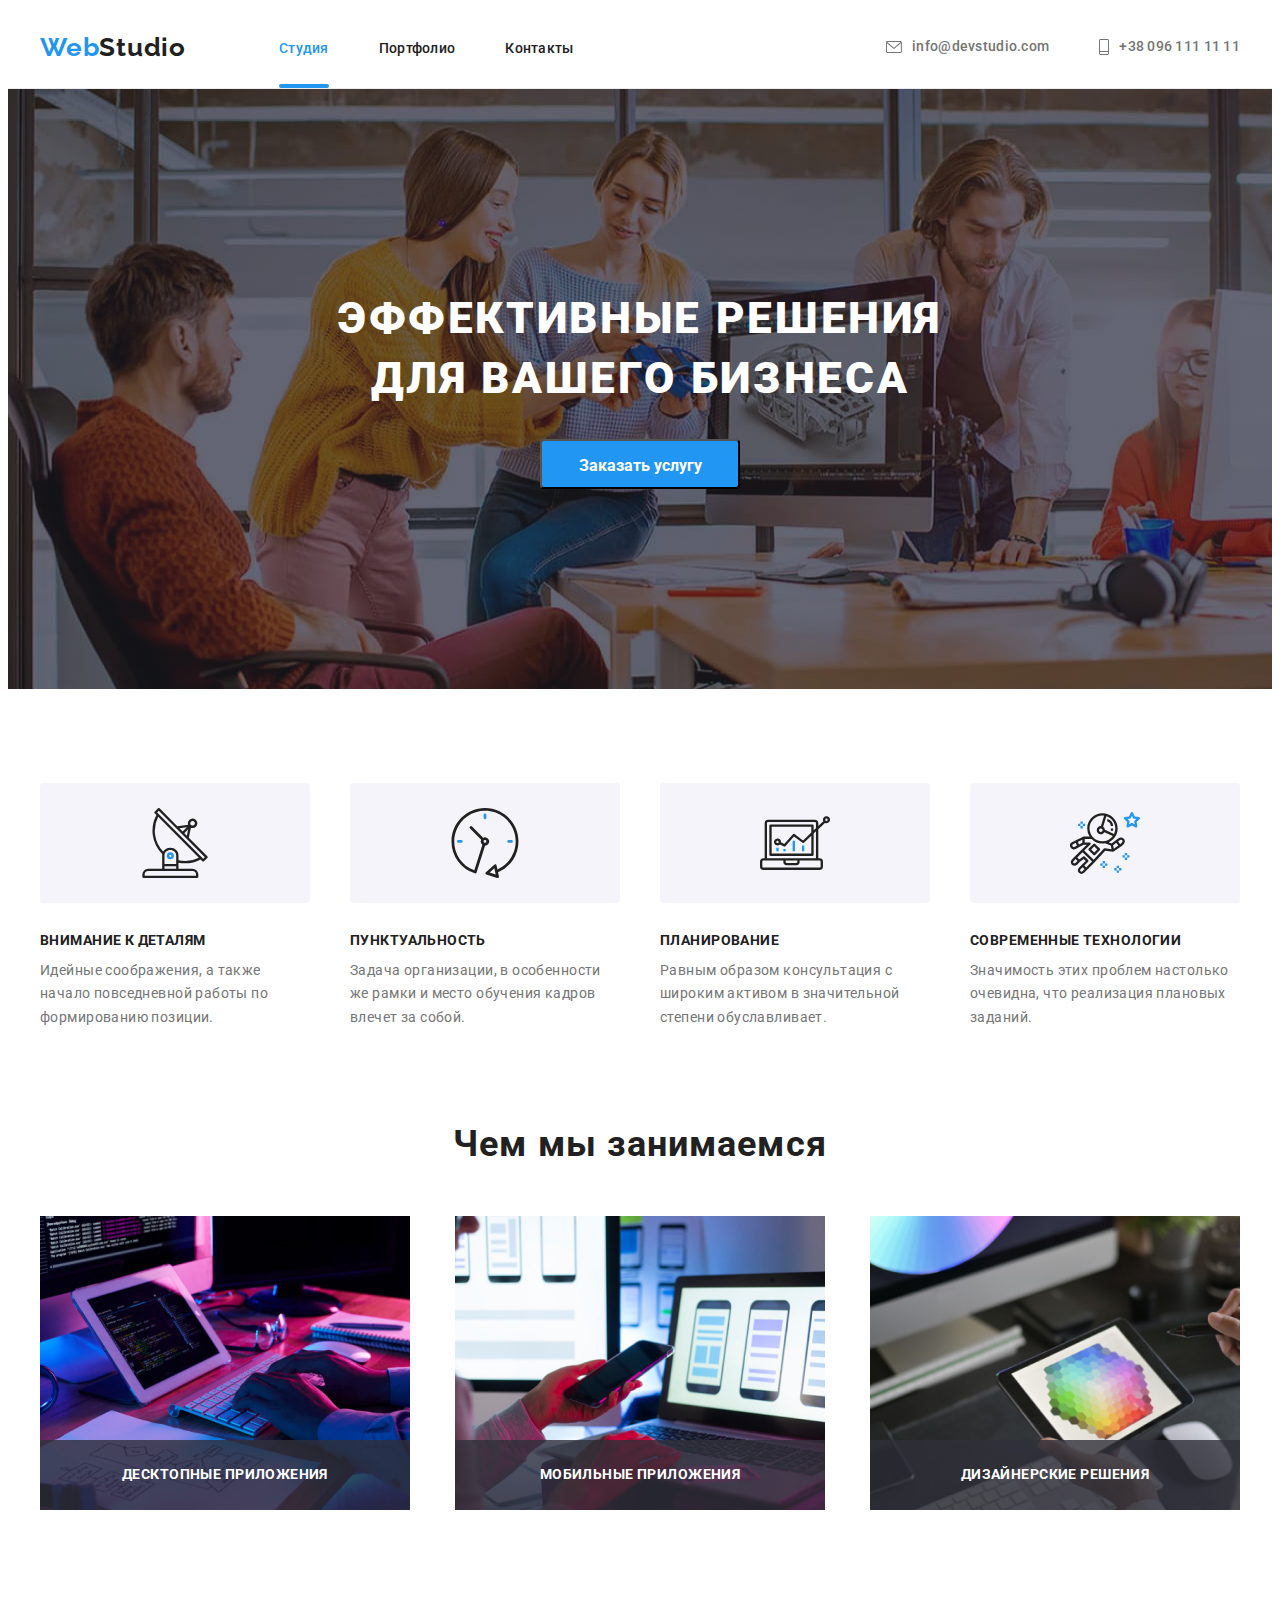
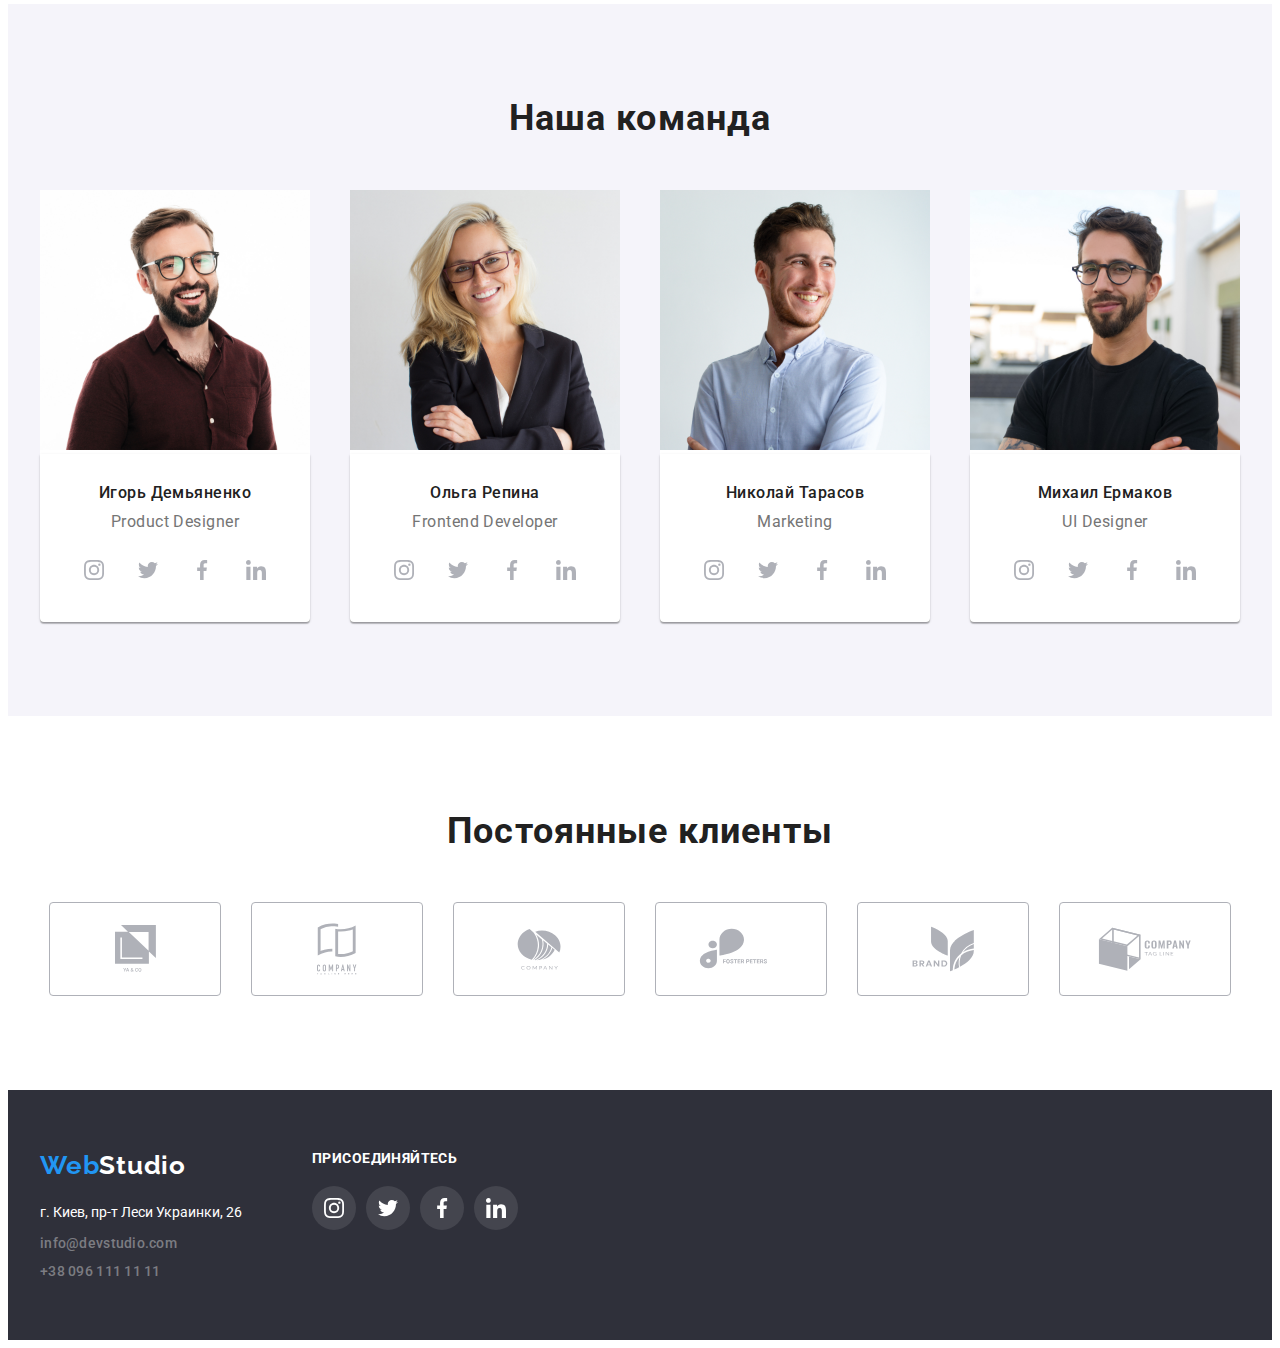
==== index.html @ 1bd78b01 "наталка" ====
<!DOCTYPE html>
<html lang="ru">
  <head>
    <meta charset="UTF-8" />
    <meta http-equiv="X-UA-Compatible" content="IE=edge" />
    <meta name="viewport" content="width=device-width, initial-scale=1.0" />
    <title>домашняя работа 4</title>
    <link rel="preconnect" href="https://fonts.googleapis.com" />
    <link rel="preconnect" href="https://fonts.gstatic.com" crossorigin />
    <link
      href="https://fonts.googleapis.com/css2?family=Raleway:wght@700&family=Roboto:wght@400;500;700;900&display=swap"
      rel="stylesheet"
    />
    <link
      rel="stylesheet"
      href="https://cdnjs.cloudflare.com/ajax/libs/modern-normalize/1.1.0/modern-normalize.min.css"
      integrity="sha512-wpPYUAdjBVSE4KJnH1VR1HeZfpl1ub8YT/NKx4PuQ5NmX2tKuGu6U/JRp5y+Y8XG2tV+wKQpNHVUX03MfMFn9Q=="
      crossorigin="anonymous"
      referrerpolicy="no-referrer"
    />
    <link rel="stylesheet" href="./css/styles.css" />
  </head>
  <body class="body">
    <!-- шапка -->

    <header class="header">
      <div class="container header-container">
        <a class="navigation-logo" href="">Web<span class="logo">Studio</span></a>
        <nav class="navigation">
          <ul class="navigation-list">
            <li class="navigation-item">
              <a class="navigation-link-activ" href="./index.html">Студия</a>
            </li>
            <li class="navigation-item">
              <a class="navigation-link" href="./portfolio.html">Портфолио</a>
            </li>
            <li class="navigation-item">
              <a class="navigation-link" href="">Контакты</a>
            </li>
          </ul>
        </nav>
        <ul class="list">
          <li class="list-item">
            <a class="header-list-link" href="mailto:info@devstudio.com">
              <svg class="header-iconc" width="16px" height="12px">
                <use href="./img/sprates.svg#icon-mail"></use>
              </svg>
              info@devstudio.com</a
            >
          </li>
          <li class="list-item">
            <a class="header-list-link" href="tel:+380961111111">
              <svg class="header-iconc" width="10px" height="16px">
                <use href="./img/sprates.svg#icon-telephone"></use>
              </svg>
              +38 096 111 11 11</a
            >
          </li>
        </ul>
      </div>
    </header>

    <!-- герой -->

    <main>
      <section class="hero">
        <h1 class="hero-title">Эффективные решения для вашего бизнеса</h1>
        <button class="hero-btn" type="button" data-modal-open>Заказать услугу</button>
      </section>

      <!-- наши особиности -->

      <section class="chip">
        <div class="container">
          <h2 class="chip-title">наши особенности</h2>
          <ul class="chip-list">
            <li class="chip-item">
              <div class="chip-iconc">
                <svg width="70px" height="70px">
                  <use href="./img/sprates.svg#icon-antenna"></use>
                </svg>
              </div>
              <h3 class="chip-item-title">Внимание к деталям</h3>
              <p class="chip-team">
                Идейные соображения, а также начало повседневной работы по формированию позиции.
              </p>
            </li>
            <li class="chip-item">
              <div class="chip-iconc">
                <svg width="70px" height="70px">
                  <use href="./img/sprates.svg#icon-clock"></use>
                </svg>
              </div>
              <h3 class="chip-item-title">Пунктуальность</h3>
              <p class="chip-team">
                Задача организации, в особенности же рамки и место обучения кадров влечет за собой.
              </p>
            </li>
            <li class="chip-item">
              <div class="chip-iconc">
                <svg width="70px" height="70px">
                  <use href="./img/sprates.svg#icon-diagram"></use>
                </svg>
              </div>
              <h3 class="chip-item-title">Планирование</h3>
              <p class="chip-team">
                Равным образом консультация с широким активом в значительной степени обуславливает.
              </p>
            </li>
            <li class="chip-item">
              <div class="chip-iconc">
                <svg width="70px" height="70px">
                  <use href="./img/sprates.svg#icon-astronaut"></use>
                </svg>
              </div>
              <h3 class="chip-item-title">Современные технологии</h3>
              <p class="chip-team">
                Значимость этих проблем настолько очевидна, что реализация плановых заданий.
              </p>
            </li>
          </ul>
        </div>
      </section>

      <!-- чем мы занимаемся -->

      <section class="job">
        <div class="container">
          <h2 class="job-title">Чем мы занимаемся</h2>
          <ul class="job-list">
            <li class="job-item">
              <img
                src="./img/img_job/img.jpg"
                alt="програмирование"
                width="370"
                height="294"
                class="job-foto"
              />
              <p class="job-item-title">Десктопные приложения</p>
            </li>
            <li class="job-item">
              <img
                src="./img/img_job/img_1.jpg"
                alt="мобильный-разработки"
                width="370"
                height="294"
                class="job-foto"
              />
              <p class="job-item-title">Мобильные приложения</p>
            </li>
            <li class="job-item">
              <img
                src="./img/img_job/img_2.jpg"
                alt="дизайн"
                width="370"
                height="294"
                class="job-foto"
              />
              <p class="job-item-title">Дизайнерские решения</p>
            </li>
          </ul>
        </div>
      </section>

      <!-- команда -->

      <section class="team">
        <div class="container container-team">
          <h2 class="team-title">Наша команда</h2>
          <ul class="team-list">
            <li class="team-item">
              <img
                src="./img/img_masters/img.jpg"
                alt="игорь_демьяненко"
                width="270"
                height="260"
                class="team-foto"
              />
              <div class="team-name">
                <h3 class="team-item-title">Игорь Демьяненко</h3>
                <p class="team-team" lang="en">Product Designer</p>
                <ul class="social-list">
                  <li class="social-item">
                    <a class="social-link link" href="" aria-label="иконка Instagram">
                      <svg class="social-iconc" width="20px" height="20px">
                        <use href="./img/sprates.svg#icon-instagram"></use>
                      </svg>
                    </a>
                  </li>
                  <li class="social-item">
                    <a class="social-link link" href="" aria-label="иконка Twitter">
                      <svg class="social-iconc" width="20px" height="20px">
                        <use href="./img/sprates.svg#icon-twitter"></use>
                      </svg>
                    </a>
                  </li>
                  <li class="social-item">
                    <a class="social-link link" href="" aria-label="иконка Facebook">
                      <svg class="social-iconc" width="20px" height="20px">
                        <use href="./img/sprates.svg#icon-facebook"></use>
                      </svg>
                    </a>
                  </li>
                  <li class="social-item">
                    <a class="social-link link" href="" aria-label="иконка Linkedin">
                      <svg class="social-iconc" width="20px" height="20px">
                        <use href="./img/sprates.svg#icon-linkedin"></use>
                      </svg>
                    </a>
                  </li>
                </ul>
              </div>
            </li>
            <li class="team-item">
              <img
                src="./img/img_masters/img_1.jpg"
                alt="ольга_репина"
                width="270"
                height="260"
                class="team-foto"
              />
              <div class="team-name">
                <h3 class="team-item-title">Ольга Репина</h3>
                <p class="team-team" lang="en">Frontend Developer</p>
                <ul class="social-list">
                  <li class="social-item">
                    <a class="social-link link" href="" aria-label="иконка Instagram">
                      <svg class="social-iconc" width="20px" height="20px">
                        <use href="./img/sprates.svg#icon-instagram"></use>
                      </svg>
                    </a>
                  </li>
                  <li class="social-item">
                    <a class="social-link link" href="" aria-label="иконка Twitter">
                      <svg class="social-iconc" width="20px" height="20px">
                        <use href="./img/sprates.svg#icon-twitter"></use>
                      </svg>
                    </a>
                  </li>
                  <li class="social-item">
                    <a class="social-link link" href="" aria-label="иконка Facebook">
                      <svg class="social-iconc" width="20px" height="20px">
                        <use href="./img/sprates.svg#icon-facebook"></use>
                      </svg>
                    </a>
                  </li>
                  <li class="social-item">
                    <a class="social-link link" href="" aria-label="иконка Linkedin">
                      <svg class="social-iconc" width="20px" height="20px">
                        <use href="./img/sprates.svg#icon-linkedin"></use>
                      </svg>
                    </a>
                  </li>
                </ul>
              </div>
            </li>
            <li class="team-item">
              <img
                src="./img/img_masters/img_2.jpg"
                alt="николай_тарасов"
                width="270"
                height="260"
                class="team-foto"
              />
              <div class="team-name">
                <h3 class="team-item-title">Николай Тарасов</h3>
                <p class="team-team" lang="en">Marketing</p>
                <ul class="social-list">
                  <li class="social-item">
                    <a class="social-link link" href="" aria-label="иконка Instagram">
                      <svg class="social-iconc" width="20px" height="20px">
                        <use href="./img/sprates.svg#icon-instagram"></use>
                      </svg>
                    </a>
                  </li>
                  <li class="social-item">
                    <a class="social-link link" href="" aria-label="иконка Twitter">
                      <svg class="social-iconc" width="20px" height="20px">
                        <use href="./img/sprates.svg#icon-twitter"></use>
                      </svg>
                    </a>
                  </li>
                  <li class="social-item">
                    <a class="social-link link" href="" aria-label="иконка Facebook">
                      <svg class="social-iconc" width="20px" height="20px">
                        <use href="./img/sprates.svg#icon-facebook"></use>
                      </svg>
                    </a>
                  </li>
                  <li class="social-item">
                    <a class="social-link link" href="" aria-label="иконка Linkedin">
                      <svg class="social-iconc" width="20px" height="20px">
                        <use href="./img/sprates.svg#icon-linkedin"></use>
                      </svg>
                    </a>
                  </li>
                </ul>
              </div>
            </li>
            <li class="team-item">
              <img
                src="./img/img_masters/img_3.jpg"
                alt="михаил_ермаков"
                width="270"
                height="260"
                class="team-foto"
              />
              <div class="team-name">
                <h3 class="team-item-title">Михаил Ермаков</h3>
                <p class="team-team" lang="en">UI Designer</p>
                <ul class="social-list">
                  <li class="social-item">
                    <a class="social-link link" href="" aria-label="иконка Instagram">
                      <svg class="social-iconc" width="20px" height="20px">
                        <use href="./img/sprates.svg#icon-instagram"></use>
                      </svg>
                    </a>
                  </li>
                  <li class="social-item">
                    <a class="social-link link" href="" aria-label="иконка Twitter">
                      <svg class="social-iconc" width="20px" height="20px">
                        <use href="./img/sprates.svg#icon-twitter"></use>
                      </svg>
                    </a>
                  </li>
                  <li class="social-item">
                    <a class="social-link link" href="" aria-label="иконка Facebook">
                      <svg class="social-iconc" width="20px" height="20px">
                        <use href="./img/sprates.svg#icon-facebook"></use>
                      </svg>
                    </a>
                  </li>
                  <li class="social-item">
                    <a class="social-link link" href="" aria-label="иконка Linkedin">
                      <svg class="social-iconc" width="20px" height="20px">
                        <use href="./img/sprates.svg#icon-linkedin"></use>
                      </svg>
                    </a>
                  </li>
                </ul>
              </div>
            </li>
          </ul>
        </div>
      </section>

      <!-- постоянные клиенты -->

      <section class="clients">
        <div class="container container-clients">
          <h2 class="clients-title">Постоянные клиенты</h2>
          <ul class="clients-list">
            <li class="clients-item">
              <a class="clients-link link" href="">
                <svg class="clients-iconc" width="41px" height="47px">
                  <use href="./img/sprates.svg#icon-group"></use>
                </svg>
              </a>
            </li>
            <li class="clients-item">
              <a class="clients-link link" href="">
                <svg class="clients-iconc" width="40px" height="52px">
                  <use href="./img/sprates.svg#icon-group-1"></use>
                </svg>
              </a>
            </li>
            <li class="clients-item">
              <a class="clients-link link" href="">
                <svg class="clients-iconc" width="44px" height="42px">
                  <use href="./img/sprates.svg#icon-group-2"></use>
                </svg>
              </a>
            </li>
            <li class="clients-item">
              <a class="clients-link link" href="">
                <svg class="clients-iconc" width="85px" height="41px">
                  <use href="./img/sprates.svg#icon-group-3"></use>
                </svg>
              </a>
            </li>
            <li class="clients-item">
              <a class="clients-link link" href="">
                <svg class="clients-iconc" width="63px" height="46px">
                  <use href="./img/sprates.svg#icon-group-4"></use>
                </svg>
              </a>
            </li>
            <li class="clients-item">
              <a class="clients-link link" href="">
                <svg class="clients-iconc" width="94px" height="44px">
                  <use href="./img/sprates.svg#icon-group-5"></use>
                </svg>
              </a>
            </li>
          </ul>
        </div>
      </section>
    </main>

    <!-- подвал -->

    <footer class="footer">
      <div class="container-box">
        <div class="footer-content">
          <a class="footer-logo" href="">Web<span class="logo-span">Studio</span></a>
          <address class="footer-address">
            <p class="footer-address-text">г. Киев, пр-т Леси Украинки, 26</p>
            <ul class="footer-list">
              <li class="footer-list-item">
                <a class="footer-list-link" href="mailto:info@devstudio.com">info@devstudio.com</a>
              </li>
              <li class="footer-list-item">
                <a class="footer-list-link" href="tel:+380961111111">+38 096 111 11 11</a>
              </li>
            </ul>
          </address>
        </div>
        <div class="footer-iconc">
          <h2 class="footer-title">присоединяйтесь</h2>
          <ul class="footer-list-iconc">
            <li class="item-iconc">
              <a class="footer-link link" href="" aria-label="иконка Instagram">
                <svg class="svg-iconc" width="20px" height="20px">
                  <use href="./img/sprates.svg#icon-instagram"></use>
                </svg>
              </a>
            </li>
            <li class="item-iconc">
              <a class="footer-link link" href="" aria-label="иконка Twitter">
                <svg class="svg-iconc" width="20px" height="20px">
                  <use href="./img/sprates.svg#icon-twitter"></use>
                </svg>
              </a>
            </li>
            <li class="item-iconc">
              <a class="footer-link link" href="" aria-label="иконка Facebook">
                <svg class="svg-iconc" width="20px" height="20px">
                  <use href="./img/sprates.svg#icon-facebook"></use>
                </svg>
              </a>
            </li>
            <li class="item-iconc">
              <a class="footer-link link" href="" aria-label="иконка Linkedin">
                <svg class="svg-iconc" width="20px" height="20px">
                  <use href="./img/sprates.svg#icon-linkedin"></use>
                </svg>
              </a>
            </li>
          </ul>
        </div>
      </div>
    </footer>
    <div class="backdrop is-hidden" data-modal>
      <div class="model-btn">
        <button class="close-btn" data-modal-close>
          <svg width="30px" height="30px">
            <use href="./img/sprates.svg#icon-close-black"></use>
          </svg>
        </button>

          <form class="model-user" name="model-user" autocomplete="on" novalidate>
            <b class="model-title">Оставьте свои данные, мы вам перезвоним</b>

            <label class="user-info" for="name">
              <span class="input">Имя</span>
            </label>
            <input class="model-imput" type="text" name="name" id="name" autofocus />
            <svg class="model-iconc" width="18px" height="18px">
                <use href="./img/sprates.svg#icon-name"></use>
              </svg>

            <label class="user-info" for="tel">
              <span class="input">Телефон</span>
            </label>
            <input class="model-imput" type="tel" name="tel" id="tel" />
            <svg class="model-iconc" width="18px" height="18px">
                <use href="./img/sprates.svg#icon-tel"></use>
              </svg>

            <label class="user-info" for="email">
              <span class="input">Почта</span>
            </label>
            <input class="model-imput" type="email" name="email" id="email" />
            <svg class="model-iconc" width="18px" height="18px">
                <use href="./img/sprates.svg#icon-email"></use>
              </svg>

            <label class="user-info" for="comment">
               <span class="input">Комментарий</span>
            </label>
            <textarea class="model-tex" name="comment" id="comment" placeholder="Введите текст" rows="5"></textarea>

            <div class="checkbox">
              <input class="checkbox-input" type="checkbox" name="agreement" id="agreement">
              <label class="agreement" for="agreement">Соглашаюсь с рассылкой и принимаю <a class="contract" href="">Условия договора</a></label>
            </div>

              <button class="submit-btn" type="submit">Отправить</button>
          </form>
            
         
      </div>
    <script src="./js/modal.js"></script>
  </body>
</html>
---- css/styles.css ----
:root {
  --brand-color: #ffffff;
  --team-color: #757575;
  --font-size: 14px;
  --line-height: 1.14;
  --letter-spacing: 0.02em;
  --text-decoration: none;
  --cursor: pointer;
  --gallery-list-gap: 30px;
  --duration: 250ms;
  --timing-function: cubic-bezier(0.4, 0, 0.2, 1);
}

.body {
  color: #212121;
  font-family: 'Roboto', sans-serif;
}

.navigation-list,
.gallery-list-filter,
.list,
.chip-list,
.job-list,
.team-list,
.footer-list,
.gallery-list,
.social-list,
.clients-list,
.footer-list-iconc {
  list-style: none;
}

h1,
h2,
h3,
h4,
h5,
p,
ul {
  padding: 0;
  margin: 0;
}

.img {
  display: block;
  max-width: 100%;
}

.container {
  width: 1200px;
  padding-left: 15px;
  padding-right: 15px;
  margin-left: auto;
  margin-right: auto;
}

/* шапка */

.header {
  background: #ffffff;
  border-bottom: 1px solid #ececec;
  padding-top: 24px;
  padding-bottom: 25px;
}

.header-container {
  display: flex;
  align-items: center;
}

.navigation-logo {
  margin-right: 93px;
}

.navigation-logo,
.footer-logo {
  font-family: 'Raleway';
  font-weight: 700;
  font-size: 26px;
  line-height: 1.19;
  letter-spacing: 0.03em;
  text-decoration: var(--text-decoration);
  color: #2196f3;
}

.logo {
  color: #212121;
}

.logo-span {
  color: #ffffff;
}

.header-list-link {
  display: flex;
  align-items: center;
  font-weight: 500;
  font-size: var(--font-size);
  line-height: var(--line-height);
  letter-spacing: var(--letter-spacing);
  text-decoration: var(--text-decoration);
  color: var(--team-color);
  transition-property: color;
  transition-duration: var(--duration);
  transition-timing-function: var(--timing-function);
}

.header-list-link:hover,
.header-list-link:focus {
  color: #2196f3;
}

.list {
  display: flex;
  margin-left: auto;
}

.header-iconc {
  margin-right: 10px;
  fill: currentColor;
}

/* навигация шапки */

.navigation-list {
  display: flex;
  align-items: center;
}

.navigation-item,
.list-item {
  margin-right: 50px;
}

.navigation-item:last-child,
.list-item:last-child {
  margin-right: 0px;
}

.navigation-link {
  padding-top: 32px;
  padding-bottom: 32px;
  font-weight: 500;
  font-size: var(--font-size);
  line-height: var(--line-height);
  letter-spacing: var(--letter-spacing);
  text-decoration: var(--text-decoration);
  color: #212121;

  transition-property: color;
  transition-duration: var(--duration);
  transition-timing-function: var(--timing-function);
}

.navigation-link:hover,
.navigation-link:focus {
  color: #2196f3;
}

.navigation-link-activ {
  position: relative;
  padding-top: 32px;
  padding-bottom: 32px;
  font-weight: 500;
  font-size: var(--font-size);
  line-height: var(--line-height);
  letter-spacing: var(--letter-spacing);
  text-decoration: var(--text-decoration);
  color: #2196f3;

  transition-property: color;
  transition-duration: var(--duration);
  transition-timing-function: var(--timing-function);
}

.navigation-link-activ::after {
  position: absolute;
  bottom: 0;
  left: 0;
  content: '';
  display: block;
  width: 100%;
  height: 4px;

  background-color: #2196f3;
  border-radius: 2px;
}

/* герой */

.hero {
  max-width: 1600px;
  margin-left: auto;
  margin-right: auto;
  padding-top: 200px;
  padding-bottom: 200px;
  text-align: center;

  background-color: #c4c4c4;
  background-image: linear-gradient(#2f303a66, #2f303a66), url(../img/hero/Img.jpg);
}

.hero-title {
  width: 696px;
  margin-bottom: 30px;
  margin-left: auto;
  margin-right: auto;
  font-weight: 900;
  font-size: 44px;
  letter-spacing: 0.06em;
  line-height: 1.36;
  text-align: center;
  text-transform: uppercase;

  color: var(--brand-color);
}

/* кнопка стидия */

.hero-btn {
  display: inline-block;
  padding: 10px 32px;
  width: 200px;
  height: 50px;
  border-radius: 4px;

  font-weight: 700;
  font-size: 16px;
  line-height: 1.87;
  background-color: #2196f3;
  color: var(--brand-color);
  cursor: var(--cursor);
  font-family: inherit;

  transition-property: color;
  transition-duration: var(--duration);
  transition-timing-function: var(--timing-function);
}

.hero-btn:hover,
.hero-btn:focus {
  color: #ffe602;
}

/* наталка */

.backdrop.is-hidden {
  opacity: 0;
  pointer-events: none;
  visibility: hidden;
}

.backdrop {
  position: fixed;
  top: 0;
  left: 0;
  width: 100%;
  height: 100%;
  background-color: rgba(0, 0, 0, 0.2);
  transition-property: opacity, visibility;
  transition-duration: var(--duration);
  transition-timing-function: var(--timing-function);
}

.model-btn {
  position: absolute;
  top: 50%;
  left: 50%;
  transform: translate(-50%, -50%);
  width: 528px;
  padding: 40px;

  background: #ffffff;
  box-shadow: 0px 1px 3px rgba(0, 0, 0, 0.12), 0px 1px 1px rgba(0, 0, 0, 0.14),
    0px 2px 1px rgba(0, 0, 0, 0.2);
  border-radius: 4px;
  animation-duration: var(--duration);
  animation-timing-function: var(--timing-function);
}

.close-btn {
  position: absolute;
  top: 8px;
  right: 8px;
  display: flex;
  align-items: center;
  justify-content: center;
  width: 30px;
  height: 30px;
  padding: 0;
  background: #ffffff;
  border: 1px solid rgba(0, 0, 0, 0.1);
  border-radius: 50%;
  cursor: var(--cursor);
}

.model-user {
  display: flex;
  flex-direction: column;
  width: 448px;
}

.model-title {
  display: block;
  margin-bottom: 12px;

  font-weight: 700;
  font-size: 20px;
  line-height: 0.86;
  text-align: center;
  letter-spacing: 0.03em;
}

.model-imput {
  margin: 0;
  border: 1px solid rgba(33, 33, 33, 0.2);
  border-radius: 4px;
}

.model-tex {
  margin: 0;
  margin-bottom: 20px;
  border: 1px solid rgba(33, 33, 33, 0.2);
  border-radius: 4px;
  resize: none;
}

.model-imput:not(:last-child) {
  margin-bottom: 10px;
  height: 40px;
}

.model-iconc {
}

.agreement {
  font-weight: 400;
  font-size: 14px;
  line-height: 24px;
  letter-spacing: 0.03em;
  margin-left: 9px;

  color: #757575;
}

.user-info {
  margin-bottom: 4px;
}

.input {
  font-weight: 400;
  font-size: 12px;
  line-height: 14px;
  letter-spacing: 0.01em;
  margin-bottom: 4px;

  color: #757575;
}

.checkbox {
  display: flex;
  justify-content: center;
  align-items: center;
  margin-bottom: 30px;
}

.checkbox-input {
  align-content: center;
}

.contract {
  color: #2196f3;
}

.submit-btn {
  display: block;
  margin-left: auto;
  margin-right: auto;
  padding: 10px 55px;

  width: 200px;
  height: 50px;
}

/* кнопка галиреи */

.gallery-btn-aktiv {
  padding: 6px 22px 6px 22px;
  border: none;
  border-radius: 4px;
  background-color: #2196f3;
  color: var(--brand-color);
  font-weight: 500;
  font-size: 16px;
  line-height: 1.62;
  cursor: var(--cursor);
  font-family: inherit;
  transition-property: background-color, color, box-shadow;
  transition-duration: var(--duration);
  transition-timing-function: var(--timing-function);
}

.gallery-btn-aktiv:hover,
.gallery-btn-aktiv:focus {
  color: #f5f4fa;
  box-shadow: 0px 3px 1px rgba(0, 0, 0, 0.1), 0px 1px 2px rgba(0, 0, 0, 0.08),
    0px 2px 2px rgba(0, 0, 0, 0.12);
  border-radius: 4px;
}

.gallery-btn {
  padding: 6px 22px;
  border: none;
  border-radius: 4px;
  font-weight: 500;
  font-size: 16px;
  line-height: 1.62;
  color: #212121;
  background-color: #f5f4fa;
  cursor: var(--cursor);
  font-family: inherit;

  transition-property: background-color, color, box-shadow;
  transition-duration: var(--duration);
  transition-timing-function: var(--timing-function);
}

.gallery-item-btn {
  margin-right: 8px;
}

.gallery-btn:hover,
.gallery-btn:focus {
  background-color: #2196f3;
  color: #f5f4fa;
  box-shadow: 0px 3px 1px rgba(0, 0, 0, 0.1), 0px 1px 2px rgba(0, 0, 0, 0.08),
    0px 2px 2px rgba(0, 0, 0, 0.12);
  border-radius: 4px;

  transition: translateX(0);
}

.gallery-list-filter {
  display: flex;
  justify-content: center;
  margin-bottom: 50px;
}

/* галирея */

.gallery {
  padding-top: 94px;
  padding-bottom: 94px;
}

.gallery-list {
  display: flex;
  flex-wrap: wrap;
  margin: 0;
  padding: 0;
  margin-left: calc(-1 * var(--gallery-list-gap));
  margin-top: calc(-1 * var(--gallery-list-gap));
}

.gallery-list > .gallery-item {
  flex-basis: calc(100% / 3 - var(--gallery-list-gap));
  margin-top: var(--gallery-list-gap);
  margin-left: var(--gallery-list-gap);
}

.gallery-link {
  text-decoration: var(--text-decoration);

  transition-property: box-shadow;
  transition-duration: var(--duration);
  transition-timing-function: var(--timing-function);
}

.card-thumb {
  position: relative;
  overflow: hidden;
}

.gallery-link:hover .foto-title,
.gallery-link:focus .foto-title {
  transform: translateX(0);
}

.gallery-foto {
  display: block;
  max-width: 100%;
  height: auto;
}

.foto-title {
  position: absolute;
  top: 0;
  left: 0;
  width: 100%;
  height: 100%;
  background-color: rgba(33, 150, 243, 0.9);
  padding: 63px 24px;

  color: var(--brand-color);
  font-size: 18px;
  font-weight: 400;
  line-height: 1.56;
  letter-spacing: 0.03em;

  transform: translateY(101%);
  transition-duration: var(--duration);
  transition-timing-function: var(--timing-function);
}

.gallery-link:hover,
.gallery-link:focus {
  display: block;
  cursor: var(--cursor);
  box-shadow: 0px 1px 1px rgba(0, 0, 0, 0.12), 0px 4px 4px rgba(0, 0, 0, 0.06),
    1px 4px 6px rgba(0, 0, 0, 0.16);

  transition-duration: var(--duration);
  transition-timing-function: var(--timing-function);
}

.gallery-ps {
  padding: 20px 24px;
  border-right: 1px solid #eeeeee;
  border-left: 1px solid #eeeeee;
  border-bottom: 1px solid #eeeeee;
}

.gallery-title {
  font-weight: 700;
  font-size: 18px;
  line-height: 2;
  color: #212121;
}

.gallery-team {
  margin-top: 4px;
  font-size: 16px;
  line-height: 1.87;
  letter-spacing: 0.03em;
  color: var(--team-color);
}

/* наши особиности */

.chip {
  padding-top: 94px;
}

.chip-list {
  display: flex;
  justify-content: space-between;
}

.chip-iconc {
  display: flex;
  justify-content: center;
  align-items: center;
  height: 120px;
  background: #f5f4fa;
  border-radius: 4px;
  margin-bottom: 30px;
}

.chip-item {
  width: 270px;
}

.chip-item:last-child {
  margin-right: 0;
}

.chip-title,
.gallery-title-btn {
  display: none;
}

.chip-item-title {
  margin-bottom: 10px;
}

.chip-item-title {
  font-weight: 700;
  font-size: var(--font-size);
  line-height: var(--line-height);
  letter-spacing: 0.03em;
  text-transform: uppercase;
}

.chip-team {
  font-size: var(--font-size);
  line-height: 1.71;
  letter-spacing: 0.03em;
  color: var(--team-color);
}

/*  работа */

.job {
  padding-top: 94px;
  padding-bottom: 94px;
}

.job-list {
  display: flex;
  justify-content: space-between;
}

.job-title,
.team-title {
  margin-bottom: 50px;
  font-weight: 700;
  font-size: 36px;
  line-height: 1.16;
  text-align: center;
  letter-spacing: 0.03em;
}

.job-foto {
  display: block;
  max-width: 100%;
  height: auto;
}

.job-item {
  position: relative;
}

.job-item > .job-item-title {
  position: absolute;
  bottom: 0;
  left: 0;
  display: flex;
  align-items: center;
  justify-content: space-around;

  font-weight: 700;
  font-size: 14px;
  line-height: 1.4;
  text-align: center;
  letter-spacing: 0.03em;
  text-transform: uppercase;
  background-color: rgba(47, 48, 58, 0.8);
  color: #ffffff;

  content: '';
  width: 100%;
  height: 70px;
}

/* команда */

.team {
  background-color: #f5f4fa;
  padding-top: 94px;
  padding-bottom: 94px;
}

.team-item-title {
  margin-bottom: 10px;
}

.team-list {
  display: flex;
  justify-content: space-between;
}

.team-item {
  background-color: #ffffff;
}

.team-item-title {
  font-weight: 500;
  font-size: 16px;
  line-height: 1.18;
  letter-spacing: 0.03em;
}

.team-team {
  font-size: 16px;
  line-height: 1.18;
  letter-spacing: 0.03em;
  color: var(--team-color);
  margin-bottom: 16px;
}

/* иконки команды */

.social-list {
  display: flex;
  justify-content: center;
  align-items: center;
}

.social-item:not(:last-child) {
  margin-right: 10px;
}

.social-link {
  display: flex;
  justify-content: center;
  align-items: center;
  width: 44px;
  height: 44px;
  background-color: #ffffff;
  border-radius: 50%;
  transition-property: background-color;
  transition-duration: var(--duration);
  transition-timing-function: var(--timing-function);
}

.social-link:hover,
.social-link:focus {
  background-color: #2196f3;
}

.social-link:hover .social-iconc,
.social-link:focus .social-iconc {
  fill: #ffffff;
}

.social-iconc {
  fill: #afb1b8;
  transition-property: fill;
  transition-duration: var(--duration);
  transition-timing-function: var(--timing-function);
}

.team-name {
  padding-top: 30px;
  padding-bottom: 30px;
  text-align: center;
  box-shadow: 0px 1px 3px rgba(0, 0, 0, 0.12), 0px 1px 1px rgba(0, 0, 0, 0.14),
    0px 2px 1px rgba(0, 0, 0, 0.2);
  border-radius: 0px 0px 4px 4px;
}

/* постоянные клиенты */

.clients {
  padding-top: 94px;
  padding-bottom: 94px;
}

.clients-title {
  font-weight: 700;
  font-size: 36px;
  line-height: 42px;
  text-align: center;
  letter-spacing: 0.03em;
  color: #212121;
  margin-bottom: 50px;
}

.clients-list {
  display: flex;
  justify-content: center;
  align-items: center;
}

.clients-item:not(:last-child) {
  margin-right: 30px;
}

.clients-link {
  display: flex;
  align-items: center;
  justify-content: center;

  width: 170px;
  height: 92px;
  border: 1px solid #afb1b8;
  border-radius: 4px;
  transition-property: border;
  transition-duration: var(--duration);
  transition-timing-function: var(--timing-function);
}

.clients-link:hover .clients-iconc,
.clients-link:focus .clients-iconc {
  fill: #2196f3;
}

.clients-iconc {
  fill: #afb1b8;
  transition-property: fill;
  transition-duration: var(--duration);
  transition-timing-function: var(--timing-function);
}

.clients-link:hover,
.clients-link:focus {
  border-color: #2196f3;
}

/* подвал */

.footer {
  background-color: #2f303a;
  padding-top: 60px;
  padding-bottom: 60px;
}

.container-box {
  display: flex;
  width: 1200px;
  margin-left: auto;
  margin-right: auto;

  padding-left: 15px;
  padding-right: 15px;
}

.footer-content {
  margin-right: 70px;
}

.footer-list-link {
  font-weight: 500;
  font-size: var(--font-size);
  line-height: var(--line-height);
  letter-spacing: var(--letter-spacing);
  text-decoration: var(--text-decoration);
  color: #ffffff60;
}

.footer-address {
  font-style: normal;
}

.footer-address-text {
  font-size: var(--font-size);
  line-height: 1.71;
  color: var(--brand-color);
}

.footer-address {
  margin-top: 20px;
}

.footer-address-text {
  margin-bottom: 9px;
}

.footer-list-item {
  margin-bottom: 9px;
}

.footer-list-item:last-child {
  margin-bottom: 0px;
}

/* иконки подвала */

.footer-title {
  margin-bottom: 20px;

  font-weight: 700;
  font-size: 14px;
  line-height: 16px;
  letter-spacing: 0.03em;
  text-transform: uppercase;

  color: #ffffff;
}

.footer-list-iconc {
  display: flex;
}

.item-iconc:not(:last-child) {
  margin-right: 10px;
}

.item-iconc {
  width: 44px;
  height: 44px;
  border-radius: 50%;
}

.item-iconc:hover,
.item-iconc:focus {
  background-color: #2196f3;
}

.item-iconc:hover .svg-iconc,
.item-iconc:focus .svg-iconc {
  fill: #ffffff;
}

.svg-iconc {
  fill: #ffffff;
  transition-property: fill;
  transition-duration: var(--duration);
  transition-timing-function: var(--timing-function);
}

.footer-link {
  display: flex;
  justify-content: center;
  align-items: center;
  background-color: rgba(255, 255, 255, 0.1);
  border-radius: 50%;
  width: 100%;
  height: 100%;
  transition-property: background-color;
  transition-duration: var(--duration);
  transition-timing-function: var(--timing-function);
}
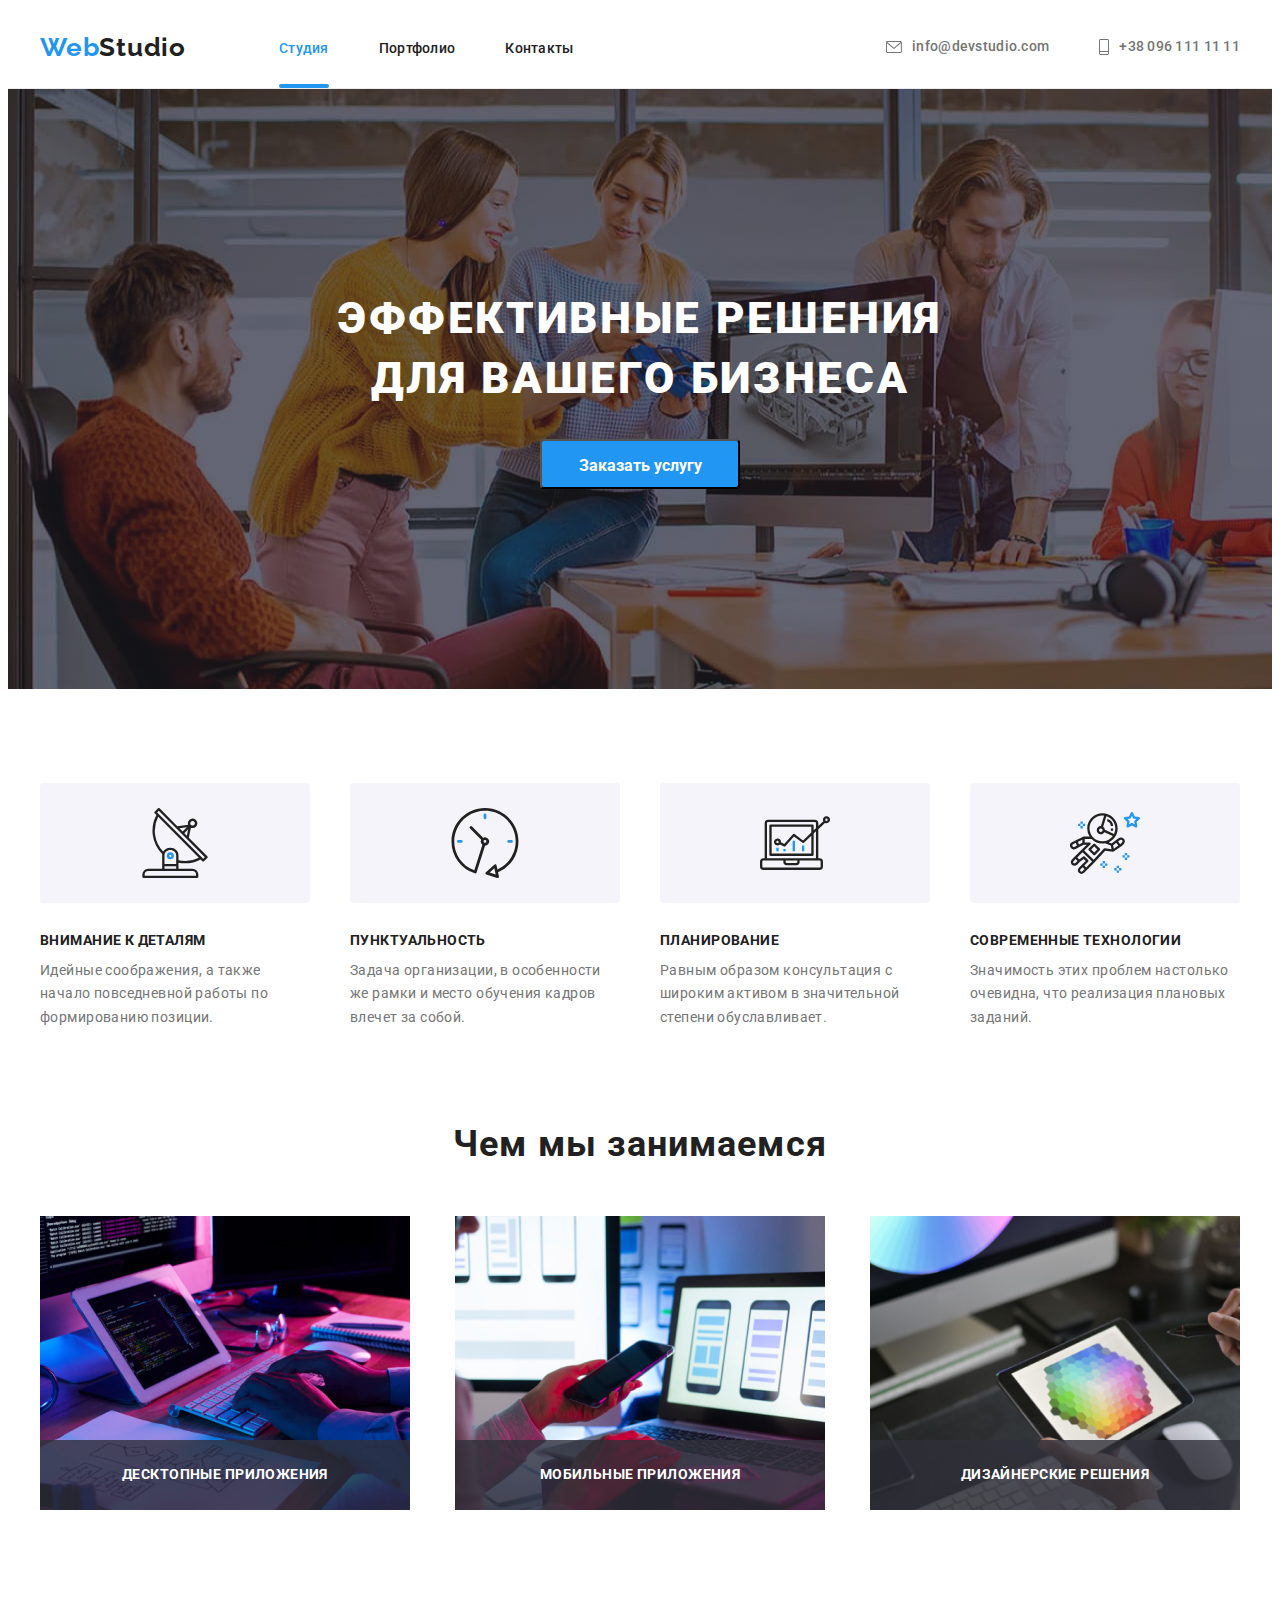
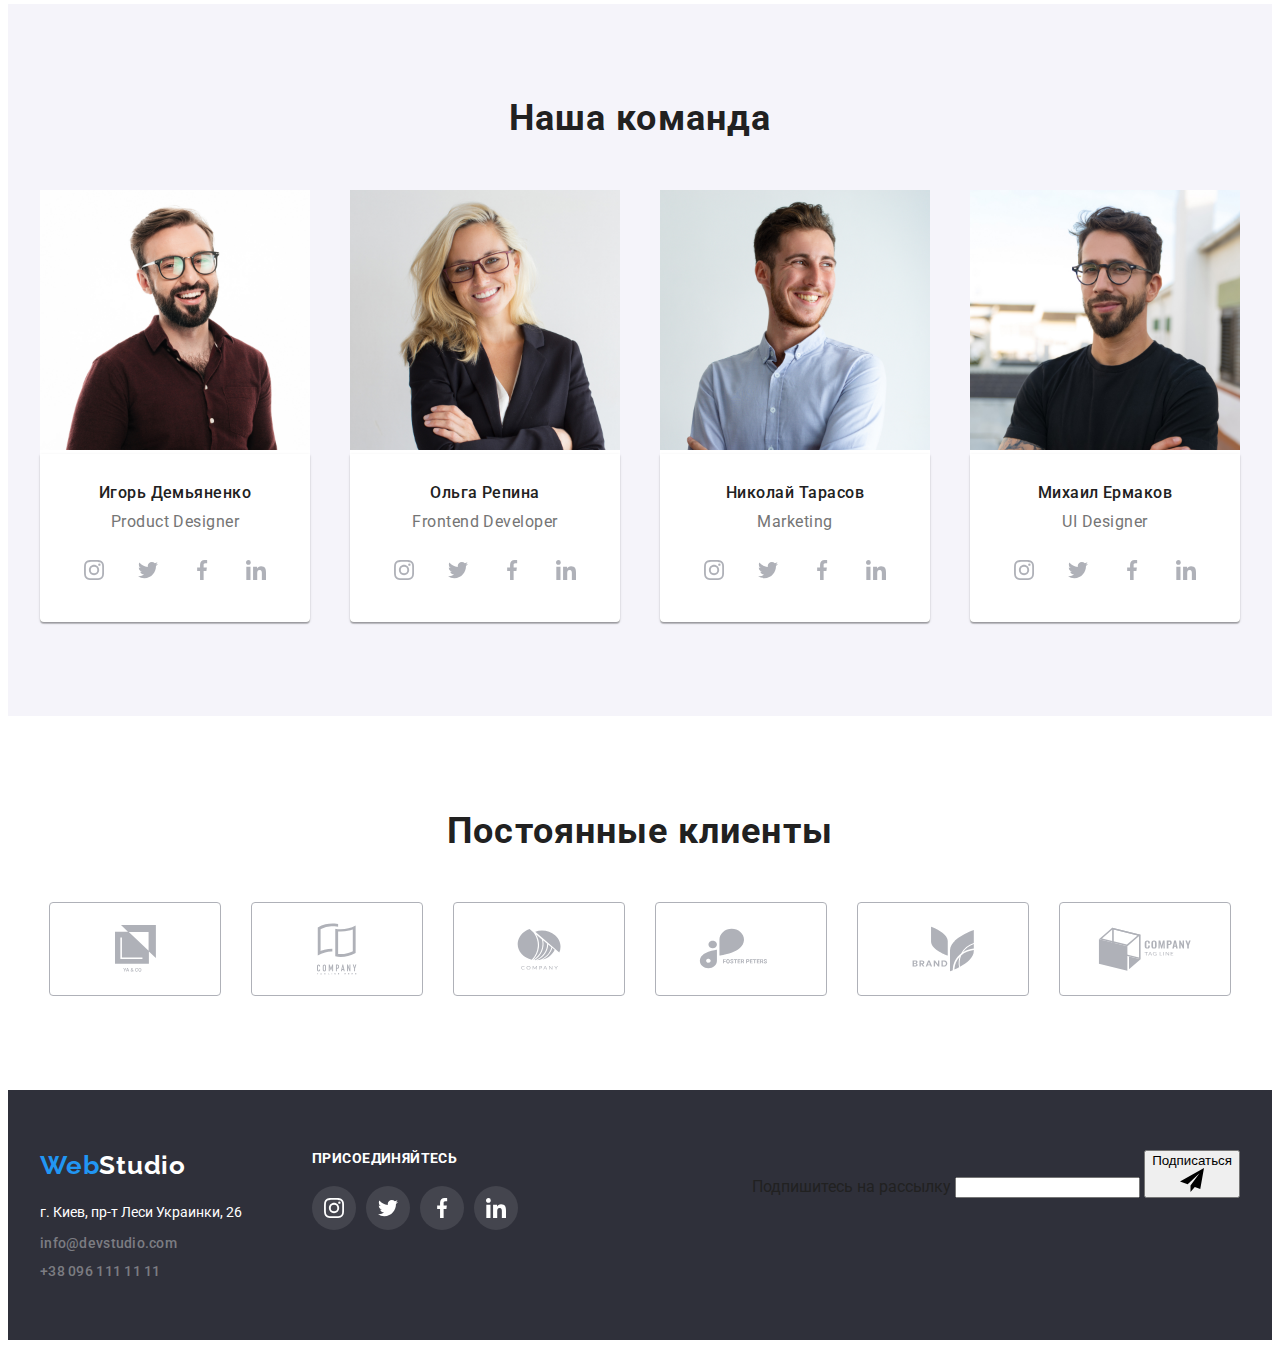
==== commit 0349d39e: "наталка" ====
--- a/index.html
+++ b/index.html
@@ -415,6 +415,9 @@
             </ul>
           </address>
         </div>
+
+        <!-- присоединяйтесь -->
+
         <div class="footer-iconc">
           <h2 class="footer-title">присоединяйтесь</h2>
           <ul class="footer-list-iconc">
@@ -448,8 +451,28 @@
             </li>
           </ul>
         </div>
+
+        <!-- рассылка -->
+
+        <div class="mailing list">
+          <form>
+            <label for="">
+              <span class="">Подпишитесь на рассылку</span>
+            </label>
+            <input type="text" />
+            <button class="submit">
+              <p>Подписаться</p>
+              <svg width="24px" height="24px">
+                <use href="./img/sprates.svg#icon-telegram"></use>
+              </svg>
+            </button>
+          </form>
+        </div>
       </div>
     </footer>
+
+    <!-- наталка -->
+
     <div class="backdrop is-hidden" data-modal>
       <div class="model-btn">
         <button class="close-btn" data-modal-close>
@@ -458,48 +481,62 @@
           </svg>
         </button>
 
-          <form class="model-user" name="model-user" autocomplete="on" novalidate>
-            <b class="model-title">Оставьте свои данные, мы вам перезвоним</b>
-
-            <label class="user-info" for="name">
-              <span class="input">Имя</span>
-            </label>
-            <input class="model-imput" type="text" name="name" id="name" autofocus />
-            <svg class="model-iconc" width="18px" height="18px">
+        <strong class="model-title">Оставьте свои данные, мы вам перезвоним</strong>
+
+        <form class="model-user" name="model-user" autocomplete="on" novalidate>
+          <label class="user-info" for="name">
+            <span class="input"
+              >Имя
+              <svg class="model-iconc" width="18px" height="18px">
                 <use href="./img/sprates.svg#icon-name"></use>
               </svg>
-
-            <label class="user-info" for="tel">
-              <span class="input">Телефон</span>
-            </label>
-            <input class="model-imput" type="tel" name="tel" id="tel" />
-            <svg class="model-iconc" width="18px" height="18px">
+            </span>
+          </label>
+          <input class="model-input" type="text" name="name" id="name" autofocus />
+
+          <label class="user-info" for="tel">
+            <span class="input"
+              >Телефон
+              <svg class="model-iconc" width="18px" height="18px">
                 <use href="./img/sprates.svg#icon-tel"></use>
               </svg>
-
-            <label class="user-info" for="email">
-              <span class="input">Почта</span>
-            </label>
-            <input class="model-imput" type="email" name="email" id="email" />
-            <svg class="model-iconc" width="18px" height="18px">
+            </span>
+          </label>
+          <input class="model-input" type="tel" name="tel" id="tel" />
+
+          <label class="user-info" for="email">
+            <span class="input"
+              >Почта
+              <svg class="model-iconc" width="18px" height="18px">
                 <use href="./img/sprates.svg#icon-email"></use>
               </svg>
-
-            <label class="user-info" for="comment">
-               <span class="input">Комментарий</span>
-            </label>
-            <textarea class="model-tex" name="comment" id="comment" placeholder="Введите текст" rows="5"></textarea>
-
-            <div class="checkbox">
-              <input class="checkbox-input" type="checkbox" name="agreement" id="agreement">
-              <label class="agreement" for="agreement">Соглашаюсь с рассылкой и принимаю <a class="contract" href="">Условия договора</a></label>
-            </div>
-
-              <button class="submit-btn" type="submit">Отправить</button>
-          </form>
-            
-         
+            </span>
+          </label>
+          <input class="model-input" type="email" name="email" id="email" />
+
+          <label class="user-info" for="comment">
+            <span class="input">Комментарий</span>
+          </label>
+          <textarea
+            class="model-tex"
+            name="comment"
+            id="comment"
+            placeholder="Введите текст"
+            rows="5"
+          ></textarea>
+
+          <div class="checkbox">
+            <input class="checkbox-input" type="checkbox" name="agreement" id="agreement" />
+            <label class="agreement" for="agreement"
+              >Соглашаюсь с рассылкой и принимаю
+              <a class="contract" href="">Условия договора</a></label
+            >
+          </div>
+
+          <button class="submit-btn" type="submit">Отправить</button>
+        </form>
       </div>
+    </div>
     <script src="./js/modal.js"></script>
   </body>
 </html>
--- a/css/styles.css
+++ b/css/styles.css
@@ -294,11 +294,11 @@
   cursor: var(--cursor);
 }
 
-.model-user {
+/* .model-user {
   display: flex;
   flex-direction: column;
   width: 448px;
-}
+} */
 
 .model-title {
   display: block;
@@ -311,26 +311,28 @@
   letter-spacing: 0.03em;
 }
 
-.model-imput {
+.model-input {
+  width: 100%;
   margin: 0;
+  padding: 10px 35px;
   border: 1px solid rgba(33, 33, 33, 0.2);
   border-radius: 4px;
+  outline: transparent;
 }
 
 .model-tex {
+  width: 100%;
   margin: 0;
   margin-bottom: 20px;
   border: 1px solid rgba(33, 33, 33, 0.2);
   border-radius: 4px;
   resize: none;
-}
-
-.model-imput:not(:last-child) {
+  outline: transparent;
+}
+
+.model-input:not(:last-child) {
   margin-bottom: 10px;
   height: 40px;
-}
-
-.model-iconc {
 }
 
 .agreement {
@@ -344,15 +346,25 @@
 }
 
 .user-info {
+  display: block;
+  position: relative;
   margin-bottom: 4px;
 }
 
+.model-iconc {
+  display: block;
+  position: absolute;
+  top: 28px;
+  left: 12px;
+}
+
 .input {
+  display: block;
+
   font-weight: 400;
   font-size: 12px;
   line-height: 14px;
   letter-spacing: 0.01em;
-  margin-bottom: 4px;
 
   color: #757575;
 }
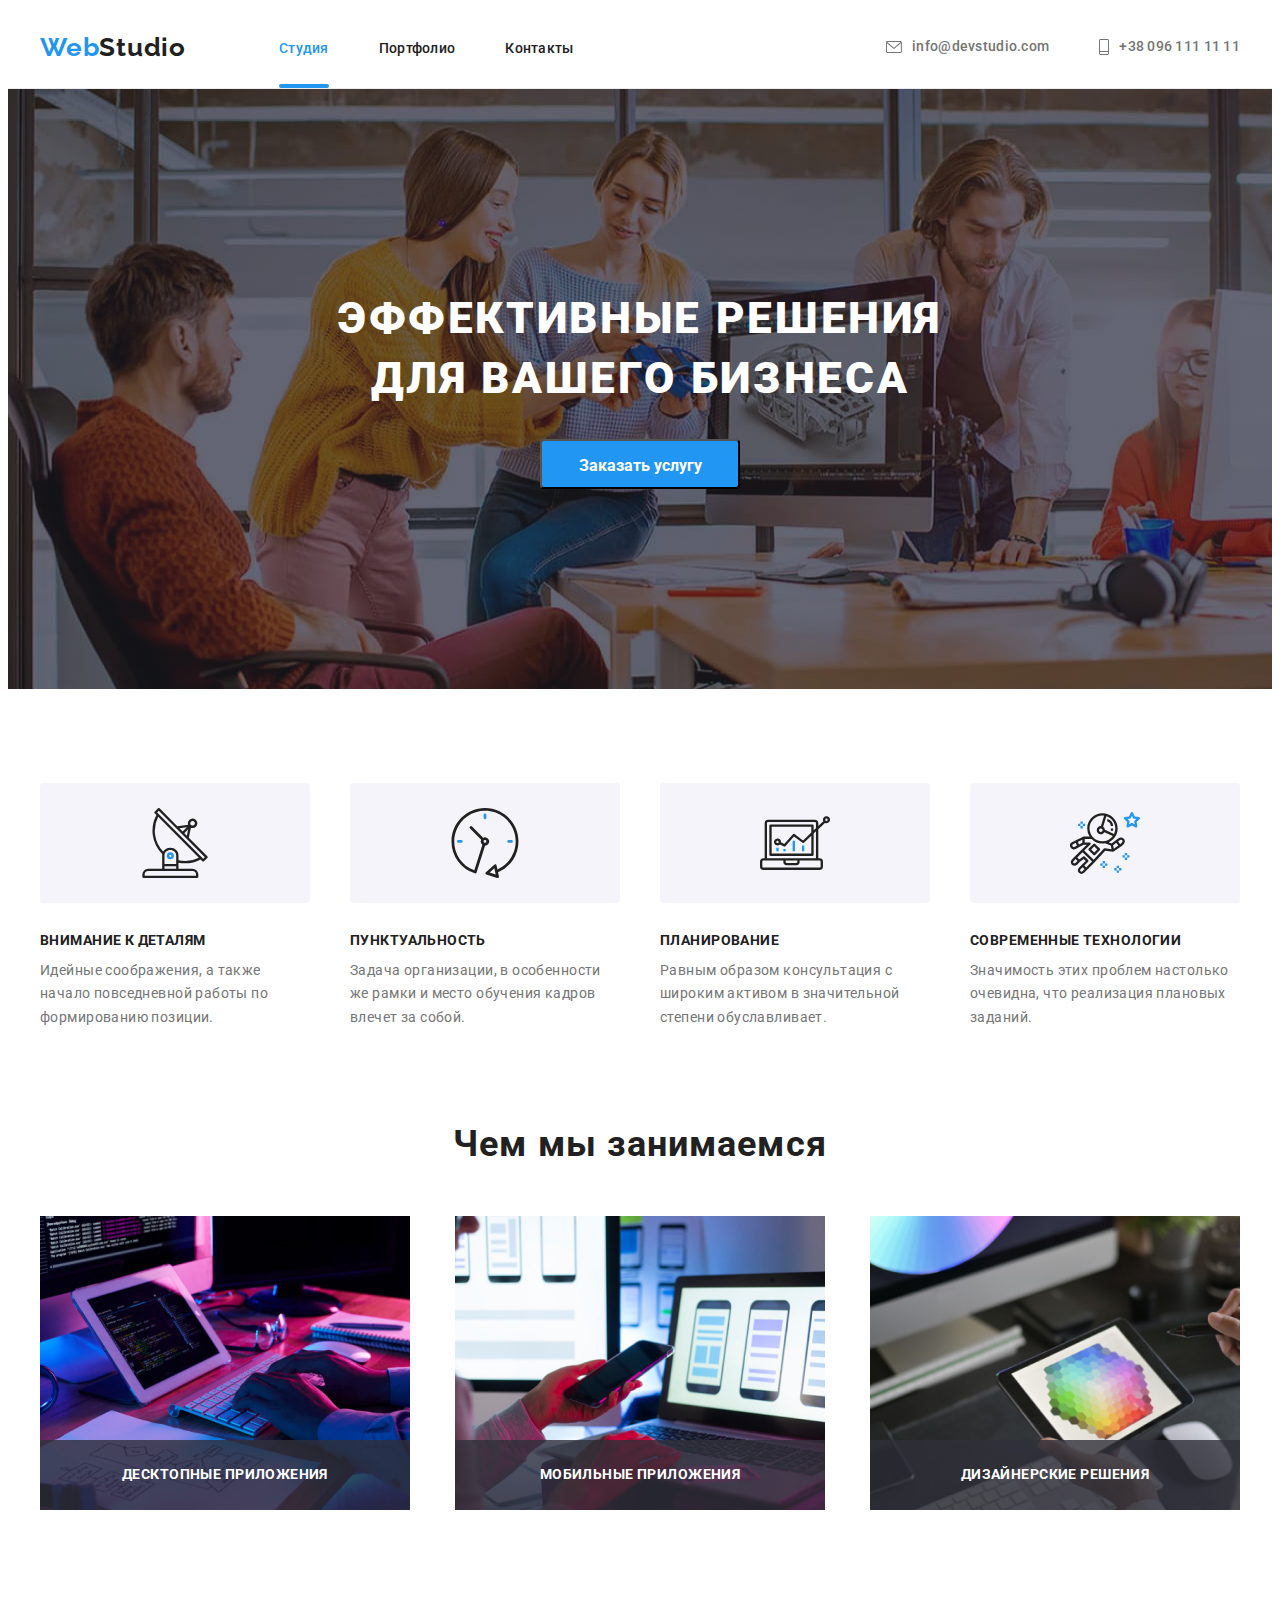
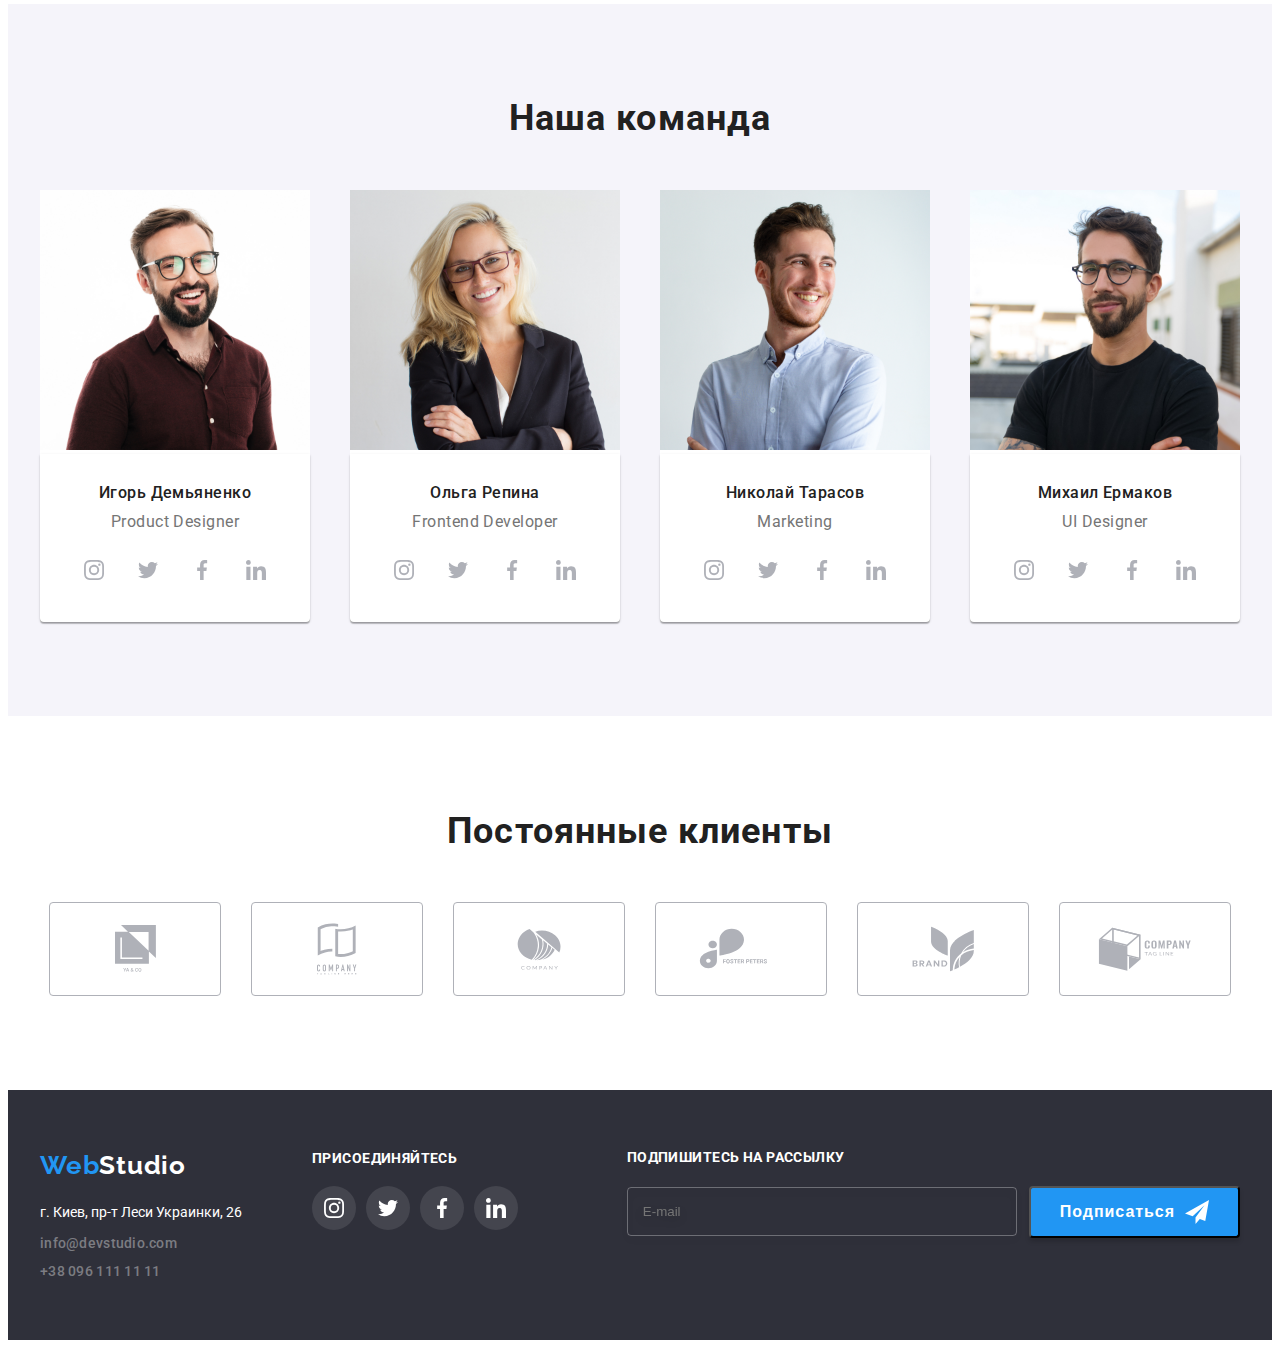
==== commit 01a5b86b: "рассылка и наталка" ====
--- a/index.html
+++ b/index.html
@@ -454,16 +454,21 @@
 
         <!-- рассылка -->
 
-        <div class="mailing list">
-          <form>
-            <label for="">
-              <span class="">Подпишитесь на рассылку</span>
-            </label>
-            <input type="text" />
-            <button class="submit">
-              <p>Подписаться</p>
-              <svg width="24px" height="24px">
-                <use href="./img/sprates.svg#icon-telegram"></use>
+        <div class="mailing-list">
+          <h2 class="mailing-title">Подпишитесь на рассылку</h2>
+          <form class="mailing-form">
+            <label class="mailing-label" for="mailing"></label>
+            <input
+              class="mailing-input"
+              name="mailing"
+              type="email"
+              id="mailing"
+              placeholder="E-mail"
+            />
+            <button class="mailing-submit-btn" type="submit">
+              <h3 class="btn-title">Подписаться</h3>
+              <svg class="mailing-iconc" width="24px" height="24px">
+                <use class="mailing-stail" href="./img/sprates.svg#icon-telegram"></use>
               </svg>
             </button>
           </form>
@@ -476,7 +481,7 @@
     <div class="backdrop is-hidden" data-modal>
       <div class="model-btn">
         <button class="close-btn" data-modal-close>
-          <svg width="30px" height="30px">
+          <svg class="close-iconc" width="30px" height="30px">
             <use href="./img/sprates.svg#icon-close-black"></use>
           </svg>
         </button>
--- a/css/styles.css
+++ b/css/styles.css
@@ -270,12 +270,12 @@
   width: 528px;
   padding: 40px;
 
-  background: #ffffff;
+  background-color: #ffffff;
   box-shadow: 0px 1px 3px rgba(0, 0, 0, 0.12), 0px 1px 1px rgba(0, 0, 0, 0.14),
     0px 2px 1px rgba(0, 0, 0, 0.2);
   border-radius: 4px;
-  animation-duration: var(--duration);
-  animation-timing-function: var(--timing-function);
+  transition-duration: var(--duration);
+  transition-timing-function: var(--timing-function);
 }
 
 .close-btn {
@@ -288,17 +288,25 @@
   width: 30px;
   height: 30px;
   padding: 0;
-  background: #ffffff;
+  background-color: #ffffff;
   border: 1px solid rgba(0, 0, 0, 0.1);
   border-radius: 50%;
   cursor: var(--cursor);
-}
-
-/* .model-user {
-  display: flex;
-  flex-direction: column;
-  width: 448px;
-} */
+
+  outline: transparent;
+}
+
+.close-iconc {
+  fill: #212121;
+  transition-property: fill;
+  transition-duration: var(--duration);
+  transition-timing-function: var(--timing-function);
+}
+
+.close-btn:hover .close-iconc,
+.close-btn:focus .close-iconc {
+  fill: #2196f3;
+}
 
 .model-title {
   display: block;
@@ -392,6 +400,28 @@
 
   width: 200px;
   height: 50px;
+
+  background-color: #188ce8;
+  box-shadow: 0px 4px 4px rgba(0, 0, 0, 0.15);
+  border-radius: 4px;
+
+  font-weight: 700;
+  font-size: 16px;
+  line-height: 1.8;
+  letter-spacing: 0.06em;
+
+  color: #ffffff;
+
+  outline: transparent;
+  cursor: var(--cursor);
+  transition-property: color;
+  transition-duration: var(--duration);
+  transition-timing-function: var(--timing-function);
+}
+
+.submit-btn:hover,
+.submit-btn:focus {
+  color: #ffe602;
 }
 
 /* кнопка галиреи */
@@ -790,6 +820,8 @@
   transition-property: border;
   transition-duration: var(--duration);
   transition-timing-function: var(--timing-function);
+
+  outline: transparent;
 }
 
 .clients-link:hover .clients-iconc,
@@ -817,6 +849,8 @@
   padding-bottom: 60px;
 }
 
+/* адресс подвал */
+
 .container-box {
   display: flex;
   width: 1200px;
@@ -829,6 +863,29 @@
 
 .footer-content {
   margin-right: 70px;
+}
+
+.footer-address {
+  font-style: normal;
+  margin-top: 20px;
+}
+
+.footer-address-text {
+  font-size: var(--font-size);
+  line-height: 1.71;
+  color: var(--brand-color);
+}
+
+.footer-address-text {
+  margin-bottom: 9px;
+}
+
+.footer-list-item {
+  margin-bottom: 9px;
+}
+
+.footer-list-item:last-child {
+  margin-bottom: 0px;
 }
 
 .footer-list-link {
@@ -840,32 +897,6 @@
   color: #ffffff60;
 }
 
-.footer-address {
-  font-style: normal;
-}
-
-.footer-address-text {
-  font-size: var(--font-size);
-  line-height: 1.71;
-  color: var(--brand-color);
-}
-
-.footer-address {
-  margin-top: 20px;
-}
-
-.footer-address-text {
-  margin-bottom: 9px;
-}
-
-.footer-list-item {
-  margin-bottom: 9px;
-}
-
-.footer-list-item:last-child {
-  margin-bottom: 0px;
-}
-
 /* иконки подвала */
 
 .footer-title {
@@ -906,6 +937,7 @@
 
 .svg-iconc {
   fill: #ffffff;
+
   transition-property: fill;
   transition-duration: var(--duration);
   transition-timing-function: var(--timing-function);
@@ -923,3 +955,88 @@
   transition-duration: var(--duration);
   transition-timing-function: var(--timing-function);
 }
+
+/* рассылка подвал */
+
+.mailing-list {
+  margin-left: auto;
+}
+
+.mailing-title {
+  margin-bottom: 20px;
+
+  font-weight: 700;
+  font-size: 14px;
+  line-height: var(--line-height);
+  letter-spacing: 0.03em;
+  text-transform: uppercase;
+
+  color: #ffffff;
+}
+
+.mailing-form {
+  display: flex;
+  align-items: center;
+}
+
+.mailing-label {
+}
+
+.mailing-input {
+  width: 358px;
+  padding: 16px 15px;
+  margin-right: 12px;
+
+  border: 1px solid rgba(255, 255, 255, 0.3);
+  filter: drop-shadow(0px 4px 4px rgba(0, 0, 0, 0.15));
+  border-radius: 4px;
+  outline: transparent;
+  background-color: transparent;
+  color: #ffffff;
+}
+
+.mailing-submit-btn {
+  display: flex;
+  align-items: center;
+
+  padding: 10px 29px;
+
+  background: #2196f3;
+  box-shadow: 0px 4px 4px rgba(0, 0, 0, 0.15);
+  border-radius: 4px;
+  outline: transparent;
+  cursor: var(--cursor);
+}
+
+.btn-title {
+  margin-right: 10px;
+  font-weight: 700;
+  font-size: 16px;
+  line-height: 1.8;
+
+  letter-spacing: 0.06em;
+
+  color: #ffffff;
+
+  transition-property: color;
+  transition-duration: var(--duration);
+  transition-timing-function: var(--timing-function);
+}
+
+.mailing-iconc {
+  fill: #ffffff;
+  outline: transparent;
+  transition-property: fill;
+  transition-duration: var(--duration);
+  transition-timing-function: var(--timing-function);
+}
+
+.mailing-submit-btn:hover .mailing-iconc,
+.mailing-submit-btn:focus .mailing-iconc {
+  fill: #ffe602;
+}
+
+.mailing-submit-btn:hover .btn-title,
+.mailing-submit-btn:focus .btn-title {
+  color: #ffe602;
+}
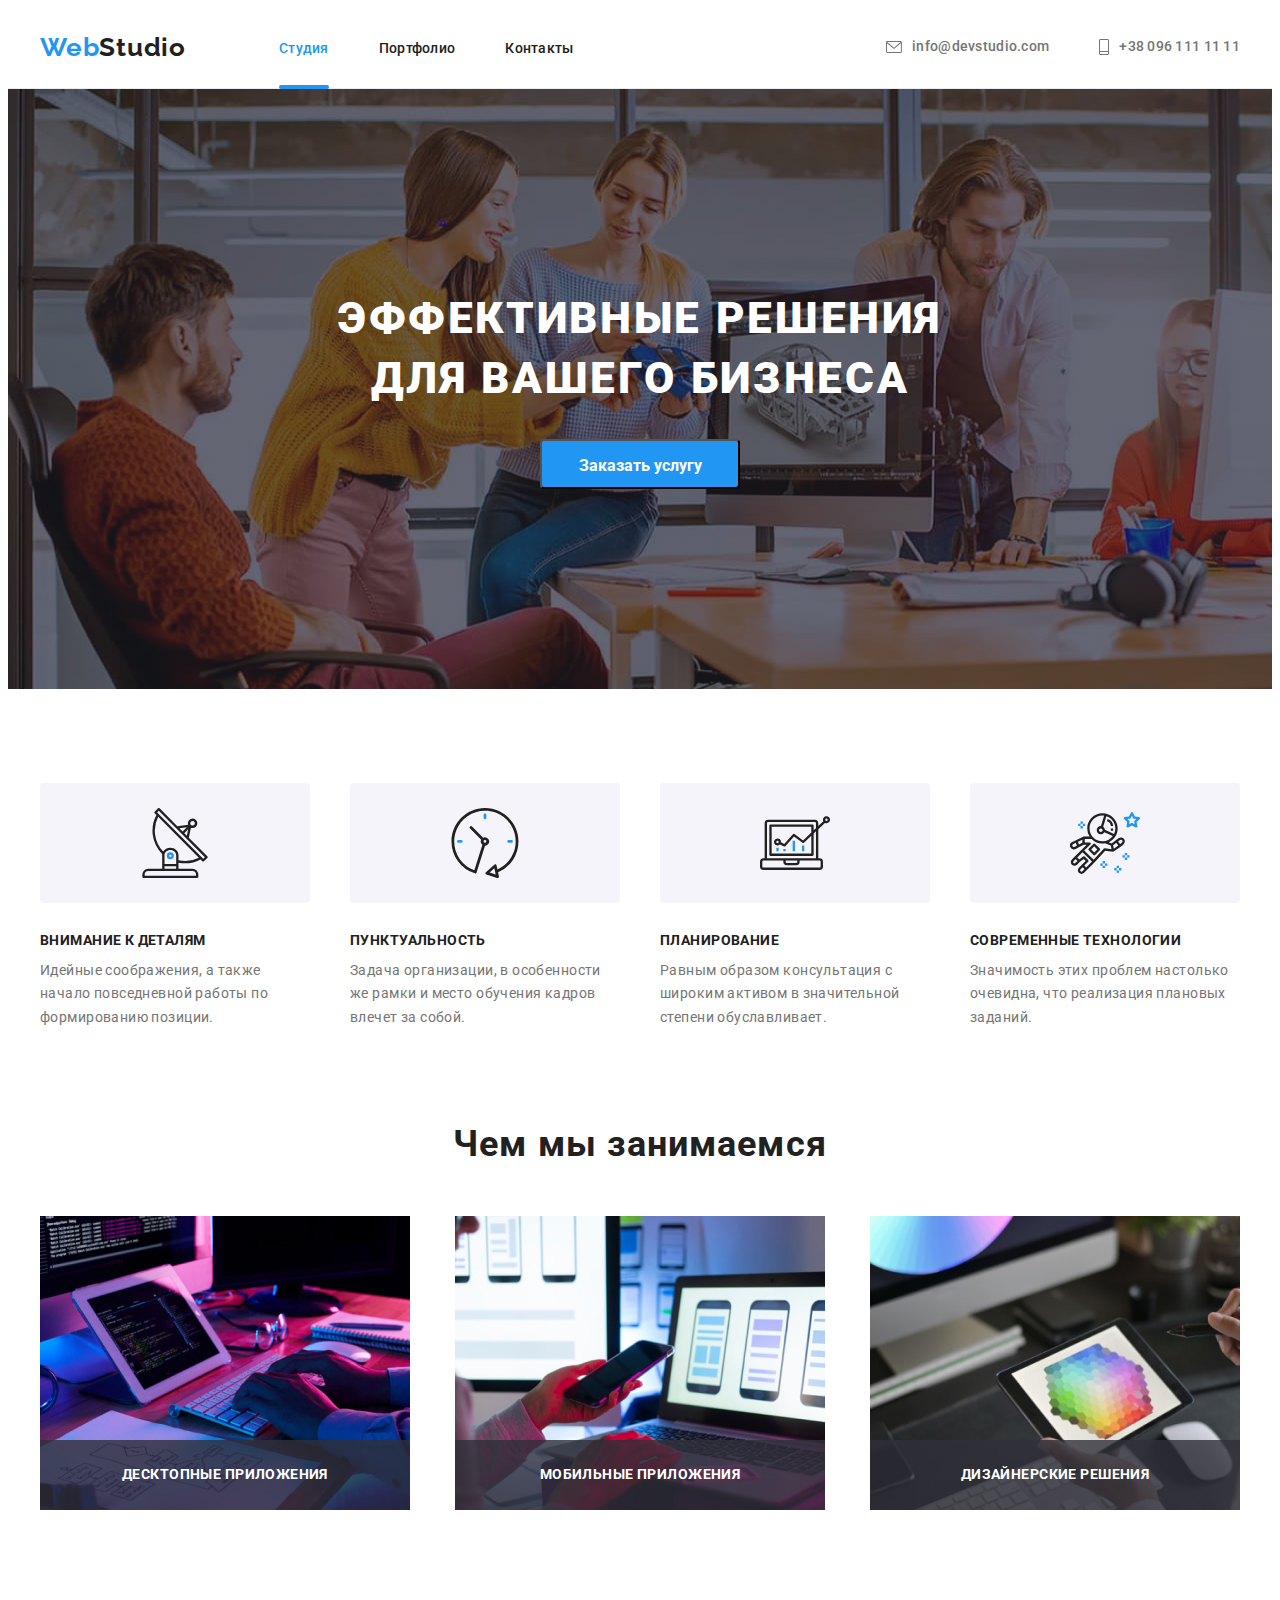
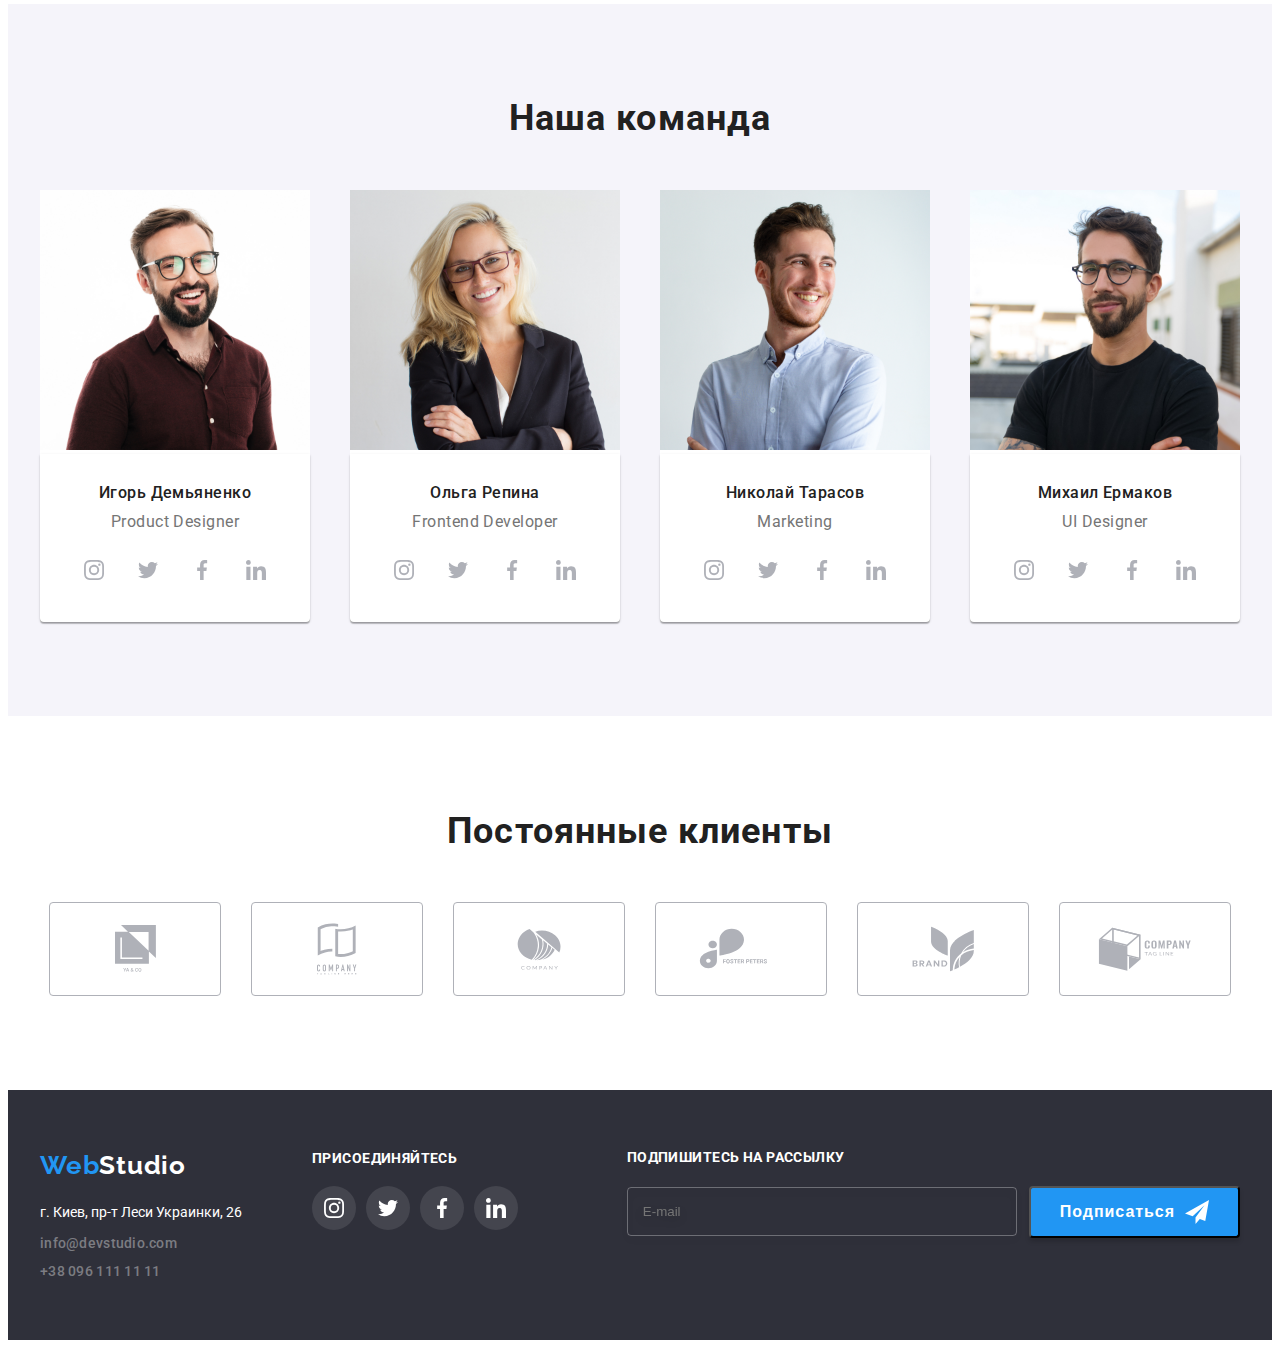
==== commit 1d46ba60: "работа над ошибками" ====
--- a/index.html
+++ b/index.html
@@ -466,7 +466,7 @@
               placeholder="E-mail"
             />
             <button class="mailing-submit-btn" type="submit">
-              <h3 class="btn-title">Подписаться</h3>
+              Подписаться
               <svg class="mailing-iconc" width="24px" height="24px">
                 <use class="mailing-stail" href="./img/sprates.svg#icon-telegram"></use>
               </svg>
@@ -481,61 +481,73 @@
     <div class="backdrop is-hidden" data-modal>
       <div class="model-btn">
         <button class="close-btn" data-modal-close>
-          <svg class="close-iconc" width="30px" height="30px">
+          <svg class="close-iconc" width="11px" height="11px">
             <use href="./img/sprates.svg#icon-close-black"></use>
           </svg>
         </button>
 
         <strong class="model-title">Оставьте свои данные, мы вам перезвоним</strong>
 
-        <form class="model-user" name="model-user" autocomplete="on" novalidate>
-          <label class="user-info" for="name">
-            <span class="input"
-              >Имя
-              <svg class="model-iconc" width="18px" height="18px">
+        <form name="model-user" autocomplete="on" novalidate>
+          <div class="user-info">
+            <label class="model-user" for="name">
+              <span class="input">Имя</span>
+              <input class="model-input" type="text" name="name" id="name" autofocus />
+              <svg class="model-iconc" width="12px" height="12px">
                 <use href="./img/sprates.svg#icon-name"></use>
               </svg>
+            </label>
+          </div>
+
+          <div class="user-info">
+            <label class="model-user" for="tel">
+              <span class="input">Телефон</span>
+              <input class="model-input" type="tel" name="tel" id="tel" />
+              <svg class="model-iconc" width="12px" height="12px">
+                <use href="./img/sprates.svg#icon-tel"></use>
+              </svg>
+            </label>
+          </div>
+
+          <div class="user-info">
+            <label class="model-user" for="email">
+              <span class="input">Почта</span>
+              <input class="model-input" type="email" name="email" id="email" />
+              <svg class="model-iconc" width="12px" height="12px">
+                <use href="./img/sprates.svg#icon-email"></use>
+              </svg>
+            </label>
+          </div>
+
+          <div class="user-textarea">
+            <label class="model-user" for="comment">
+              <span class="input">Комментарий</span>
+            </label>
+            <textarea
+              class="model-tex"
+              name="comment"
+              id="comment"
+              placeholder="Введите текст"
+              rows="5"
+            ></textarea>
+          </div>
+
+          <div class="checkbox">
+            <input
+              class="checkbox-input visually-hidden"
+              type="checkbox"
+              name="agreement"
+              id="agreement"
+            />
+            <span class="custom-checkbox" id="agreement">
+              <svg class="checkbox-iconc" width="11px" height="8px">
+                <use href="./img/sprates.svg#icon-check"></use>
+              </svg>
             </span>
-          </label>
-          <input class="model-input" type="text" name="name" id="name" autofocus />
-
-          <label class="user-info" for="tel">
-            <span class="input"
-              >Телефон
-              <svg class="model-iconc" width="18px" height="18px">
-                <use href="./img/sprates.svg#icon-tel"></use>
-              </svg>
-            </span>
-          </label>
-          <input class="model-input" type="tel" name="tel" id="tel" />
-
-          <label class="user-info" for="email">
-            <span class="input"
-              >Почта
-              <svg class="model-iconc" width="18px" height="18px">
-                <use href="./img/sprates.svg#icon-email"></use>
-              </svg>
-            </span>
-          </label>
-          <input class="model-input" type="email" name="email" id="email" />
-
-          <label class="user-info" for="comment">
-            <span class="input">Комментарий</span>
-          </label>
-          <textarea
-            class="model-tex"
-            name="comment"
-            id="comment"
-            placeholder="Введите текст"
-            rows="5"
-          ></textarea>
-
-          <div class="checkbox">
-            <input class="checkbox-input" type="checkbox" name="agreement" id="agreement" />
             <label class="agreement" for="agreement"
               >Соглашаюсь с рассылкой и принимаю
-              <a class="contract" href="">Условия договора</a></label
-            >
+              <a class="contract" href="">Условия договора</a>
+            </label>
           </div>
 
           <button class="submit-btn" type="submit">Отправить</button>
--- a/css/styles.css
+++ b/css/styles.css
@@ -175,7 +175,7 @@
 
 .navigation-link-activ::after {
   position: absolute;
-  bottom: 0;
+  bottom: -1px;
   left: 0;
   content: '';
   display: block;
@@ -294,6 +294,10 @@
   cursor: var(--cursor);
 
   outline: transparent;
+
+  transition-property: border;
+  transition-duration: var(--duration);
+  transition-timing-function: var(--timing-function);
 }
 
 .close-iconc {
@@ -306,6 +310,11 @@
 .close-btn:hover .close-iconc,
 .close-btn:focus .close-iconc {
   fill: #2196f3;
+}
+
+.close-btn:hover,
+.close-btn:focus {
+  border: 1px solid #2196f3;
 }
 
 .model-title {
@@ -319,28 +328,55 @@
   letter-spacing: 0.03em;
 }
 
+.model-user {
+  display: block;
+}
+
 .model-input {
   width: 100%;
   margin: 0;
-  padding: 10px 35px;
+  padding: 10px 30px;
   border: 1px solid rgba(33, 33, 33, 0.2);
   border-radius: 4px;
   outline: transparent;
+  transition-property: border;
+  transition-duration: var(--duration);
+  transition-timing-function: var(--timing-function);
+}
+
+.model-input:hover,
+.model-input:focus {
+  border: 1px solid #2196f3;
 }
 
 .model-tex {
   width: 100%;
-  margin: 0;
-  margin-bottom: 20px;
   border: 1px solid rgba(33, 33, 33, 0.2);
   border-radius: 4px;
   resize: none;
   outline: transparent;
-}
-
-.model-input:not(:last-child) {
+  transition-property: border;
+  transition-duration: var(--duration);
+  transition-timing-function: var(--timing-function);
+}
+
+.model-tex::placeholder {
+  font-weight: 400;
+  font-size: 14px;
+  line-height: var(--line-height);
+  letter-spacing: 0.01em;
+
+  color: rgba(117, 117, 117, 0.5);
+}
+
+.model-tex:hover,
+.model-tex:focus {
+  border: 1px solid #2196f3;
+}
+
+.user-info {
+  position: relative;
   margin-bottom: 10px;
-  height: 40px;
 }
 
 .agreement {
@@ -353,21 +389,30 @@
   color: #757575;
 }
 
-.user-info {
-  display: block;
-  position: relative;
-  margin-bottom: 4px;
-}
-
 .model-iconc {
   display: block;
   position: absolute;
-  top: 28px;
+  top: 32px;
   left: 12px;
+  fill: #212121;
+  transition-property: fill;
+  transition-duration: var(--duration);
+  transition-timing-function: var(--timing-function);
+}
+
+.model-input:hover + .model-iconc,
+.model-input:focus + .model-iconc {
+  fill: #2196f3;
+}
+
+.model-iconc:hover,
+.model-iconc:focus {
+  fill: #2196f3;
 }
 
 .input {
   display: block;
+  margin-bottom: 4px;
 
   font-weight: 400;
   font-size: 12px;
@@ -377,15 +422,75 @@
   color: #757575;
 }
 
+.user-textarea {
+  margin-bottom: 20px;
+}
+
 .checkbox {
   display: flex;
   justify-content: center;
   align-items: center;
   margin-bottom: 30px;
+  position: relative;
+}
+
+.visually-hidden {
+  appearance: none;
 }
 
 .checkbox-input {
-  align-content: center;
+  position: absolute;
+  width: 1px;
+  height: 1px;
+  margin: -1px;
+  border: 0;
+  padding: 0;
+  white-space: nowrap;
+  clip-path: inset(100%);
+  clip: rect(0 0 0 0);
+  overflow: hidden;
+}
+
+.checkbox-input:checked + .custom-checkbox .checkbox-iconc {
+  opacity: 1;
+  transition-duration: var(--duration);
+  transition-timing-function: var(--timing-function);
+}
+
+.checkbox-input:checked + .custom-checkbox {
+  background-color: #2196f3;
+  border: 2px solid #2196f3;
+  transition-property: background-color, outline;
+  transition-duration: var(--duration);
+  transition-timing-function: var(--timing-function);
+}
+
+.custom-checkbox {
+  display: flex;
+  align-items: center;
+  justify-content: center;
+
+  width: 16px;
+  height: 15px;
+
+  border: 2px solid #212121;
+  outline-offset: -2px;
+
+  fill: #ffffff;
+  border: 0.2px solid #ffffff;
+
+  border-radius: 2px;
+  transition-property: fill, outline;
+  transition-duration: var(--duration);
+  transition-timing-function: var(--timing-function);
+  cursor: var(--cursor);
+}
+
+.checkbox-iconc {
+  opacity: 0;
+  transition-property: opacity;
+  transition-duration: var(--duration);
+  transition-timing-function: var(--timing-function);
 }
 
 .contract {
@@ -401,9 +506,10 @@
   width: 200px;
   height: 50px;
 
-  background-color: #188ce8;
+  background-color: #2196f3;
   box-shadow: 0px 4px 4px rgba(0, 0, 0, 0.15);
   border-radius: 4px;
+  border: 1px solid #2196f3;
 
   font-weight: 700;
   font-size: 16px;
@@ -414,7 +520,7 @@
 
   outline: transparent;
   cursor: var(--cursor);
-  transition-property: color;
+  transition-property: color, border-radius, border;
   transition-duration: var(--duration);
   transition-timing-function: var(--timing-function);
 }
@@ -422,6 +528,9 @@
 .submit-btn:hover,
 .submit-btn:focus {
   color: #ffe602;
+  border: 1px solid #2196f3;
+  border-radius: 0;
+  background-color: #188ce8;
 }
 
 /* кнопка галиреи */
@@ -993,6 +1102,14 @@
   outline: transparent;
   background-color: transparent;
   color: #ffffff;
+  transition-property: border;
+  transition-duration: var(--duration);
+  transition-timing-function: var(--timing-function);
+}
+
+.mailing-input:focus,
+.mailing-input:hover {
+  border: 1px solid #ffffff;
 }
 
 .mailing-submit-btn {
@@ -1001,15 +1118,6 @@
 
   padding: 10px 29px;
 
-  background: #2196f3;
-  box-shadow: 0px 4px 4px rgba(0, 0, 0, 0.15);
-  border-radius: 4px;
-  outline: transparent;
-  cursor: var(--cursor);
-}
-
-.btn-title {
-  margin-right: 10px;
   font-weight: 700;
   font-size: 16px;
   line-height: 1.8;
@@ -1018,12 +1126,19 @@
 
   color: #ffffff;
 
+  background: #2196f3;
+  box-shadow: 0px 4px 4px rgba(0, 0, 0, 0.15);
+  border-radius: 4px;
+  outline: transparent;
+  cursor: var(--cursor);
+
   transition-property: color;
   transition-duration: var(--duration);
   transition-timing-function: var(--timing-function);
 }
 
 .mailing-iconc {
+  margin-left: 10px;
   fill: #ffffff;
   outline: transparent;
   transition-property: fill;
@@ -1036,7 +1151,7 @@
   fill: #ffe602;
 }
 
-.mailing-submit-btn:hover .btn-title,
-.mailing-submit-btn:focus .btn-title {
+.mailing-submit-btn:hover,
+.mailing-submit-btn:focus {
   color: #ffe602;
 }
